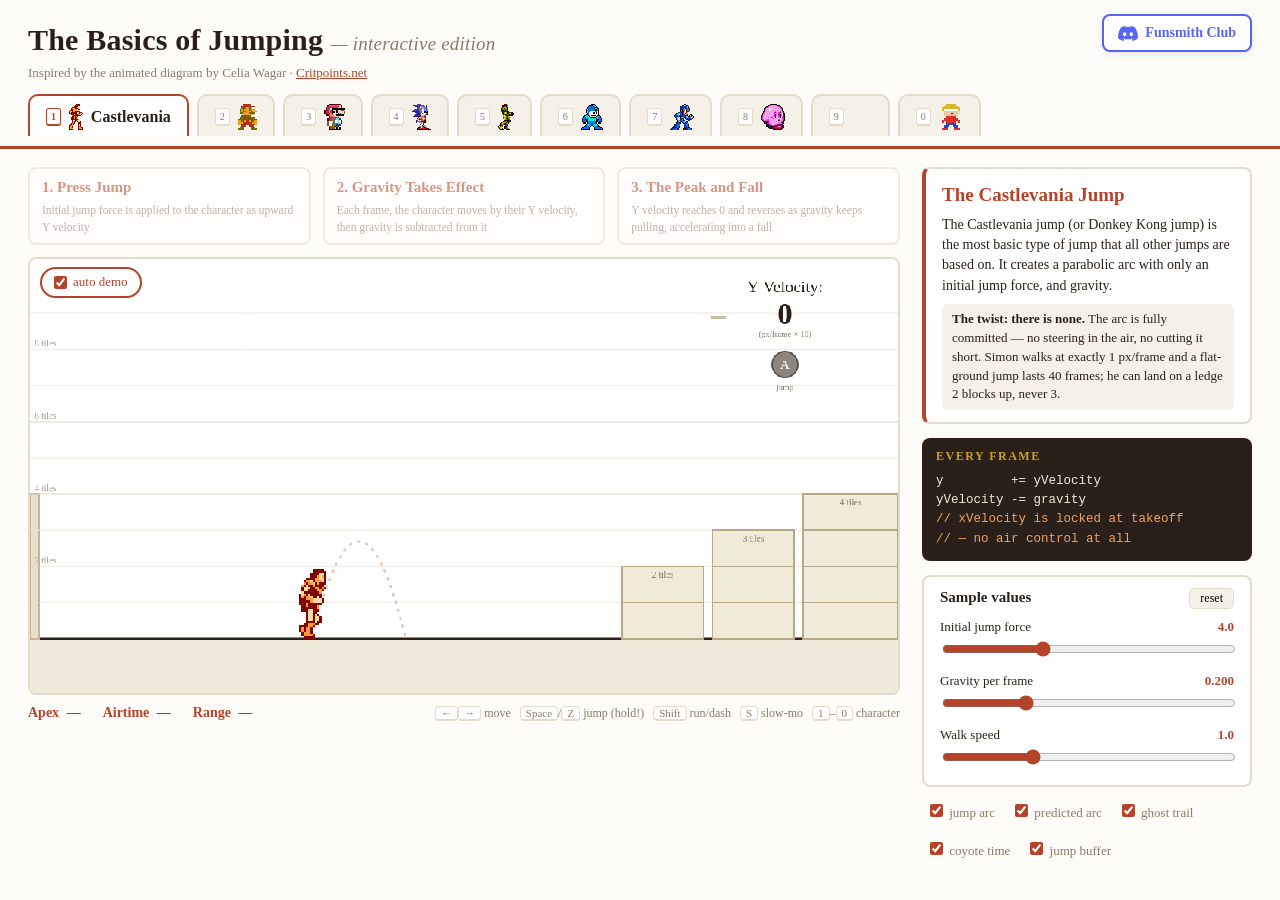
==== index.html @ 8f17405e "Keen: model the jump as what it is -- a timer, not a ballistic arc Per the Keen 1 vs 4 jump-physics " ====
<!DOCTYPE html>
<html lang="en">
<head>
<meta charset="UTF-8">
<meta name="viewport" content="width=device-width, initial-scale=1.0">
<title>The Basics of Jumping — Interactive</title>
<link rel="stylesheet" href="style.css?v=8">
</head>
<body>
<header>
  <div class="title-block">
    <h1>The Basics of Jumping <span class="subtitle">— interactive edition</span></h1>
    <p class="credit">Inspired by the animated diagram by Celia Wagar · <a href="https://critpoints.net" target="_blank" rel="noopener">Critpoints.net</a></p>
  </div>
  <nav id="char-tabs" class="char-tabs"></nav>
  <a class="funsmith-badge" href="http://funsmith.club" target="_blank" rel="noopener" title="Join the Funsmith Club on Discord">
    <svg viewBox="0 0 127.14 96.36" width="20" height="15" aria-hidden="true"><path fill="currentColor" d="M107.7,8.07A105.15,105.15,0,0,0,81.47,0a72.06,72.06,0,0,0-3.36,6.83A97.68,97.68,0,0,0,49,6.83,72.37,72.37,0,0,0,45.64,0,105.89,105.89,0,0,0,19.39,8.09C2.79,32.65-1.71,56.6.54,80.21h0A105.73,105.73,0,0,0,32.71,96.36,77.7,77.7,0,0,0,39.6,85.25a68.42,68.42,0,0,1-10.85-5.18c.91-.66,1.8-1.34,2.66-2a75.57,75.57,0,0,0,64.32,0c.87.71,1.76,1.39,2.66,2a68.68,68.68,0,0,1-10.87,5.19,77,77,0,0,0,6.89,11.1A105.25,105.25,0,0,0,126.6,80.22h0C129.24,52.84,122.09,29.11,107.7,8.07ZM42.45,65.69C36.18,65.69,31,60,31,53s5-12.74,11.43-12.74S54,46,53.89,53,48.84,65.69,42.45,65.69Zm42.24,0C78.41,65.69,73.25,60,73.25,53s5-12.74,11.44-12.74S96.23,46,96.12,53,91.08,65.69,84.69,65.69Z"/></svg>
    Funsmith Club
  </a>
</header>

<main>
  <section class="stage-col">
    <div class="rotate-hint" id="rotate-hint">
      <span>&#128241;&#8635; Best played in landscape</span>
      <button id="rotate-go">go fullscreen</button>
      <button id="rotate-close" aria-label="dismiss">&times;</button>
    </div>
    <div class="phase-cards" id="phase-cards">
      <div class="phase-card" data-phase="1">
        <h3>1. Press Jump</h3>
        <p>Initial jump force is applied to the character as upward Y&nbsp;velocity</p>
      </div>
      <div class="phase-card" data-phase="2">
        <h3>2. Gravity Takes Effect</h3>
        <p>Each frame, the character moves by their Y&nbsp;velocity, then gravity is subtracted from it</p>
      </div>
      <div class="phase-card" data-phase="3">
        <h3>3. The Peak and Fall</h3>
        <p>Y&nbsp;velocity reaches 0 and reverses as gravity keeps pulling, accelerating into a fall</p>
      </div>
    </div>

    <div class="canvas-wrap">
      <canvas id="game" width="1152" height="576"></canvas>
      <label class="demo-pill"><input type="checkbox" id="toggle-demo" checked> auto demo</label>
      <div class="slowmo-badge" id="slowmo-badge">SLOW-MO ¼×</div>
      <div class="touch-controls" id="touch-controls">
        <div class="tc-group">
          <button class="tc-btn" id="tc-left" aria-label="move left">◀</button>
          <button class="tc-btn" id="tc-right" aria-label="move right">▶</button>
        </div>
        <div class="tc-group">
          <button class="tc-btn tc-run" id="tc-run" aria-label="run / dash">RUN</button>
          <button class="tc-btn tc-jump" id="tc-jump" aria-label="jump">A</button>
        </div>
      </div>
    </div>

    <div class="stats-bar" id="stats-bar">
      <span class="stat"><b>Apex</b> <span id="stat-apex">—</span></span>
      <span class="stat"><b>Airtime</b> <span id="stat-air">—</span></span>
      <span class="stat"><b>Range</b> <span id="stat-range">—</span></span>
      <span class="controls-hint">
        <kbd>←</kbd><kbd>→</kbd> move &nbsp; <kbd>Space</kbd>/<kbd>Z</kbd> jump (hold!) &nbsp;
        <kbd>Shift</kbd> run/dash &nbsp; <kbd>S</kbd> slow-mo &nbsp;
        <kbd>1</kbd>–<kbd>0</kbd> character
      </span>
    </div>
  </section>

  <aside class="side-col">
    <div class="explainer" id="explainer"></div>

    <div class="pseudo-box">
      <h4>Every frame</h4>
      <pre id="pseudocode"></pre>
    </div>

    <div class="tunables">
      <div class="tunables-head">
        <h4>Sample values</h4>
        <button id="reset-btn" title="Restore this character's authentic values">reset</button>
      </div>
      <div id="sliders"></div>
    </div>

    <div class="view-toggles">
      <label><input type="checkbox" id="toggle-arc" checked> jump arc</label>
      <label><input type="checkbox" id="toggle-predict" checked> predicted arc</label>
      <label><input type="checkbox" id="toggle-ghosts" checked> ghost trail</label>
      <label><input type="checkbox" id="toggle-coyote" checked> coyote time</label>
      <label><input type="checkbox" id="toggle-buffer" checked> jump buffer</label>
    </div>
  </aside>
</main>

<script src="app.js?v=28"></script>
</body>
</html>
---- style.css ----
:root {
  --ink: #2b2019;
  --paper: #fdfcf8;
  --panel: #f5f1e8;
  --line: #e3dccb;
  --arc: #b5432a;          /* dashed-arc red from the diagram */
  --accent: #b5432a;       /* re-tinted per character from JS  */
  --rise: #2e8b3a;
  --fall: #c03028;
  --muted: #8a7b6a;
}

* { box-sizing: border-box; }

body {
  margin: 0;
  background: var(--paper);
  color: var(--ink);
  font-family: Georgia, "Times New Roman", serif;
  line-height: 1.45;
}

header {
  position: relative;
  display: flex;
  align-items: flex-end;
  justify-content: space-between;
  flex-wrap: wrap;
  gap: 12px;
  padding: 18px 200px 10px 28px;
  border-bottom: 3px solid var(--accent);
}

h1 {
  margin: 0;
  font-size: 30px;
  letter-spacing: 0.2px;
}
.subtitle { font-size: 19px; font-style: italic; color: var(--muted); font-weight: normal; }
.credit { margin: 2px 0 0; font-size: 13px; color: var(--muted); }
.credit a { color: var(--accent); }

.funsmith-badge {
  position: absolute;
  top: 14px;
  right: 28px;
  display: inline-flex;
  align-items: center;
  gap: 7px;
  padding: 7px 14px;
  border: 2px solid #5865f2;
  border-radius: 8px;
  background: #fff;
  color: #5865f2;
  font-weight: bold;
  font-size: 14px;
  text-decoration: none;
  box-shadow: 0 2px 6px rgba(88, 101, 242, 0.15);
}
.funsmith-badge:hover { background: #5865f2; color: #fff; }

.rotate-hint {
  display: none;
  align-items: center;
  gap: 8px;
  margin-bottom: 10px;
  padding: 8px 12px;
  background: #fff;
  border: 2px solid var(--accent);
  border-radius: 8px;
  font-size: 13px;
}
.rotate-hint button { font-family: inherit; cursor: pointer; }
#rotate-go {
  border: 1px solid var(--accent);
  background: var(--panel);
  border-radius: 5px;
  padding: 3px 10px;
  color: var(--accent);
  font-weight: bold;
}
#rotate-close {
  margin-left: auto;
  border: none;
  background: none;
  font-size: 18px;
  color: var(--muted);
  padding: 0 4px;
}
@media (orientation: portrait) and (pointer: coarse) { .rotate-hint { display: flex; } }
@media (orientation: portrait) { .touch .rotate-hint { display: flex; } }

.demo-pill {
  position: absolute;
  top: 10px;
  left: 12px;
  display: inline-flex;
  align-items: center;
  gap: 6px;
  background: rgba(255, 255, 255, 0.88);
  border: 2px solid var(--line);
  border-radius: 999px;
  padding: 4px 12px;
  font-size: 13px;
  color: var(--muted);
  cursor: pointer;
  user-select: none;
}
.demo-pill input { accent-color: var(--accent); margin: 0; }
.demo-pill:has(input:checked) { border-color: var(--accent); color: var(--accent); }

/* ---- character tabs ---- */
.char-tabs {
  display: flex;
  gap: 8px;
  min-width: 0;             /* allow shrinking below content width */
  max-width: 100%;
  overflow-x: auto;
  scrollbar-width: thin;
}
.char-tab {
  font-family: inherit;
  font-size: 16px;
  padding: 8px 16px 6px;
  background: var(--panel);
  border: 2px solid var(--line);
  border-bottom: none;
  border-radius: 10px 10px 0 0;
  cursor: pointer;
  color: var(--muted);
  display: flex;
  align-items: center;
  gap: 8px;
}
.char-tab canvas { image-rendering: pixelated; }
.char-tab .tab-label { display: none; }
.char-tab.active .tab-label { display: inline; }
.char-tab .tab-key {
  font-size: 10px;
  line-height: 1.5;
  color: var(--muted);
  border: 1px solid var(--line);
  border-bottom-width: 2px;
  border-radius: 3px;
  background: #fff;
  padding: 0 4px;
}
.char-tab.active .tab-key { border-color: var(--accent); color: var(--accent); }
@media (pointer: coarse) { .char-tab .tab-key { display: none; } }
.touch .char-tab .tab-key { display: none; }
.char-tab.active {
  background: #fff;
  color: var(--ink);
  border-color: var(--accent);
  font-weight: bold;
}

main {
  display: flex;
  gap: 22px;
  padding: 18px 28px 30px;
  align-items: flex-start;
  flex-wrap: wrap;
}

.stage-col { flex: 1 1 640px; min-width: 540px; }
.side-col  { flex: 0 1 330px; min-width: 290px; display: flex; flex-direction: column; gap: 14px; }

/* ---- phase cards (the 1/2/3 captions from the diagram) ---- */
.phase-cards { display: flex; gap: 12px; margin-bottom: 12px; }
.phase-card {
  flex: 1;
  padding: 8px 12px;
  border: 2px solid var(--line);
  border-radius: 8px;
  background: #fff;
  opacity: 0.55;
  transition: opacity 0.15s, border-color 0.15s, box-shadow 0.15s;
}
.phase-card h3 { margin: 0 0 3px; font-size: 15px; color: var(--arc); }
.phase-card p { margin: 0; font-size: 11.5px; color: var(--muted); }
.phase-card.active {
  opacity: 1;
  border-color: var(--arc);
  box-shadow: 0 2px 8px rgba(181, 67, 42, 0.18);
}

/* ---- canvas ---- */
.canvas-wrap { position: relative; }
canvas#game {
  display: block;
  width: 100%;
  border: 2px solid var(--line);
  border-radius: 8px;
  background: #fff;
  image-rendering: pixelated;
}
.slowmo-badge {
  position: absolute;
  top: 44px; left: 12px;
  background: var(--ink);
  color: #fff;
  font-size: 12px;
  letter-spacing: 1px;
  padding: 3px 10px;
  border-radius: 4px;
  display: none;
}
.slowmo-badge.on { display: block; }

/* ---- stats ---- */
.stats-bar {
  display: flex;
  gap: 22px;
  align-items: baseline;
  flex-wrap: wrap;
  margin-top: 8px;
  font-size: 14px;
}
.stat b { color: var(--accent); font-weight: bold; margin-right: 4px; }
.controls-hint { margin-left: auto; font-size: 12px; color: var(--muted); }
kbd {
  font-family: inherit;
  border: 1px solid var(--line);
  border-bottom-width: 2px;
  border-radius: 4px;
  background: #fff;
  padding: 0 5px;
  font-size: 11px;
}

/* ---- side column ---- */
.explainer {
  background: #fff;
  border: 2px solid var(--line);
  border-left: 4px solid var(--accent);
  border-radius: 8px;
  padding: 12px 16px;
  font-size: 14px;
}
.explainer h2 { margin: 0 0 6px; font-size: 19px; color: var(--accent); }
.explainer p { margin: 0 0 8px; }
.explainer p:last-child { margin-bottom: 0; }
.explainer .rule {
  background: var(--panel);
  border-radius: 6px;
  padding: 6px 10px;
  font-size: 13px;
}

.pseudo-box {
  background: #2b2019;
  color: #f2e8d8;
  border-radius: 8px;
  padding: 10px 14px 12px;
}
.pseudo-box h4 { margin: 0 0 6px; font-size: 12px; letter-spacing: 1.5px; text-transform: uppercase; color: #c9a227; }
.pseudo-box pre {
  margin: 0;
  font-family: Consolas, "Courier New", monospace;
  font-size: 12.5px;
  line-height: 1.55;
  white-space: pre-wrap;
}
.pseudo-box .hl { color: #f0a35e; }

/* ---- tunables ---- */
.tunables {
  background: #fff;
  border: 2px solid var(--line);
  border-radius: 8px;
  padding: 10px 16px 14px;
}
.tunables-head { display: flex; justify-content: space-between; align-items: center; }
.tunables h4 { margin: 0; font-size: 15px; }
#reset-btn {
  font-family: inherit;
  font-size: 12px;
  border: 1px solid var(--line);
  background: var(--panel);
  border-radius: 5px;
  padding: 2px 10px;
  cursor: pointer;
}
#reset-btn:hover { border-color: var(--accent); color: var(--accent); }

.slider-row { margin-top: 9px; }
.slider-row label {
  display: flex;
  justify-content: space-between;
  font-size: 13px;
  margin-bottom: 2px;
}
.slider-row label b { font-weight: normal; }
.slider-row label .val { color: var(--accent); font-weight: bold; }
.slider-row input[type=range] {
  width: 100%;
  accent-color: var(--accent);
}

.view-toggles {
  display: flex;
  gap: 16px;
  font-size: 13px;
  color: var(--muted);
  padding: 0 4px;
  flex-wrap: wrap;
}
.view-toggles input { accent-color: var(--accent); }

/* ---- touch controls (coarse pointers / touch devices only) ---- */
.touch-controls {
  position: absolute;
  left: 0; right: 0; bottom: 8px;
  display: none;
  justify-content: space-between;
  align-items: flex-end;
  padding: 0 10px;
  pointer-events: none;
}
.tc-group { display: flex; gap: 10px; align-items: flex-end; }
.tc-btn {
  pointer-events: auto;
  width: 56px; height: 56px;
  border-radius: 50%;
  border: 2px solid rgba(255, 255, 255, 0.65);
  background: rgba(43, 32, 25, 0.38);
  color: #fff;
  font-family: inherit;
  font-size: 22px;
  line-height: 1;
  padding: 0;
  touch-action: none;
  user-select: none;
  -webkit-user-select: none;
  -webkit-tap-highlight-color: transparent;
}
.tc-btn.held { background: rgba(181, 67, 42, 0.7); }
.tc-run { width: 46px; height: 46px; font-size: 11px; letter-spacing: 1px; }
.tc-jump { width: 70px; height: 70px; font-size: 26px; font-weight: bold;
           background: rgba(181, 67, 42, 0.45); }

@media (pointer: coarse) {
  .touch-controls { display: flex; }
  .controls-hint { display: none; }
}
.touch .touch-controls { display: flex; }
.touch .controls-hint { display: none; }

/* ---- small screens ---- */
@media (max-width: 980px) {
  header { flex-direction: column; align-items: stretch; gap: 8px; padding-right: 12px; }
  .funsmith-badge { top: 10px; right: 12px; }
  .title-block { padding-right: 160px; }
  .char-tabs { overflow-x: auto; flex-wrap: nowrap; scrollbar-width: thin; }
  .char-tab { flex: 0 0 auto; white-space: nowrap; }
  .stage-col { min-width: 100%; }
  .side-col { min-width: 100%; flex-direction: row; flex-wrap: wrap; }
  .side-col > * { flex: 1 1 280px; }
}

@media (max-width: 640px) {
  header { padding: 10px 12px 0; }
  .funsmith-badge { font-size: 12px; padding: 5px 10px; gap: 5px; }
  .title-block { padding-right: 152px; }
  h1 { font-size: 21px; }
  .subtitle { font-size: 13px; }
  .credit { font-size: 11px; }
  main { padding: 10px 10px 24px; gap: 12px; }
  .stage-col { min-width: 0; }
  .char-tab { font-size: 12px; padding: 6px 9px 5px; gap: 5px; }
  .phase-cards { gap: 6px; margin-bottom: 8px; }
  .phase-card { padding: 6px 8px; }
  .phase-card h3 { font-size: 12px; margin: 0; }
  .phase-card p { display: none; }
  .stats-bar { font-size: 12px; gap: 12px; }
  .explainer { font-size: 13px; }
  .tc-btn { width: 50px; height: 50px; }
  .tc-jump { width: 62px; height: 62px; }
}
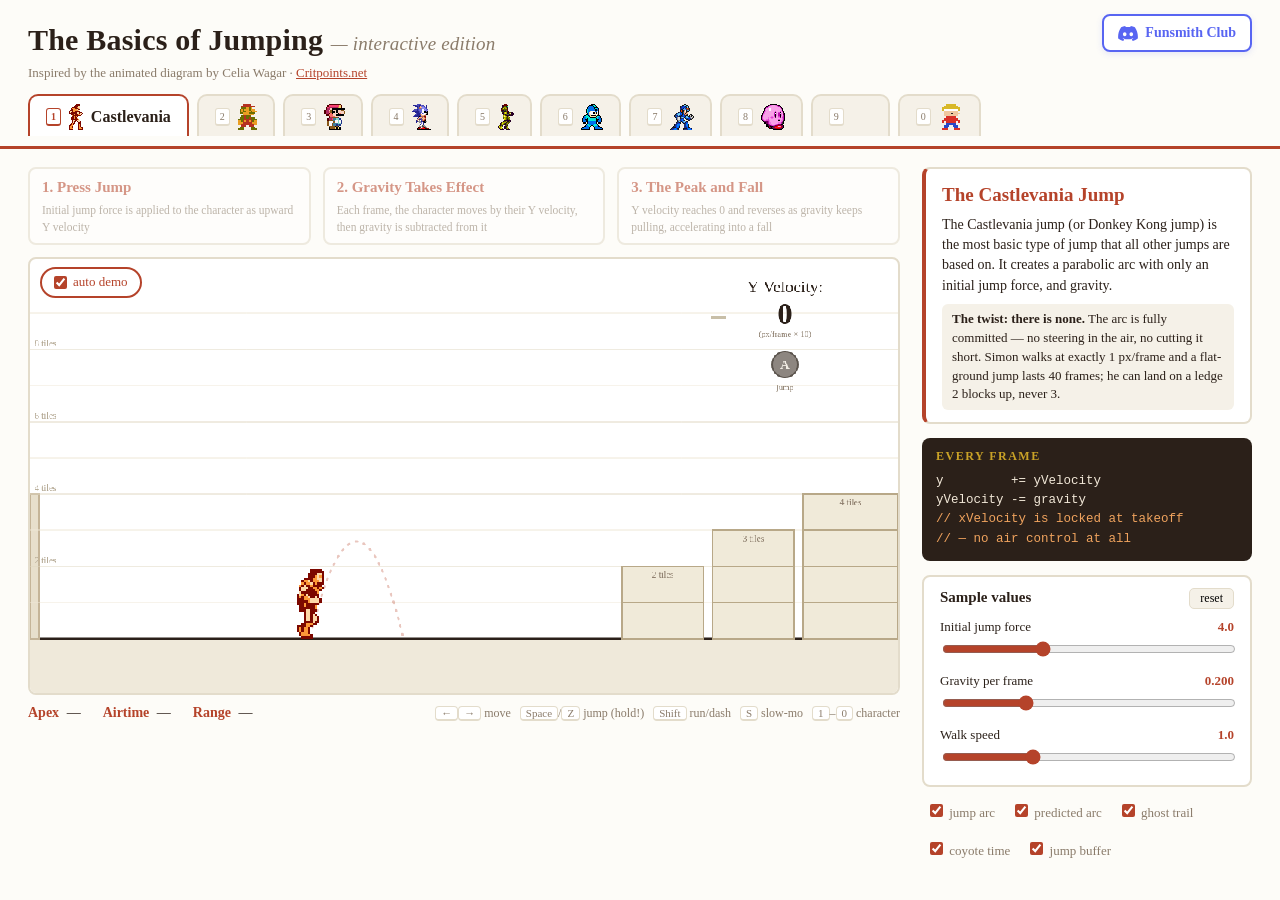
==== commit 05ae95cd: "Keen 1 squat-charge jump, measured from footage; dual-model Keen tab Added the Keen 1 (Vorticons) sq" ====
--- a/index.html
+++ b/index.html
@@ -95,6 +95,6 @@
   </aside>
 </main>
 
-<script src="app.js?v=28"></script>
+<script src="app.js?v=29"></script>
 </body>
 </html>
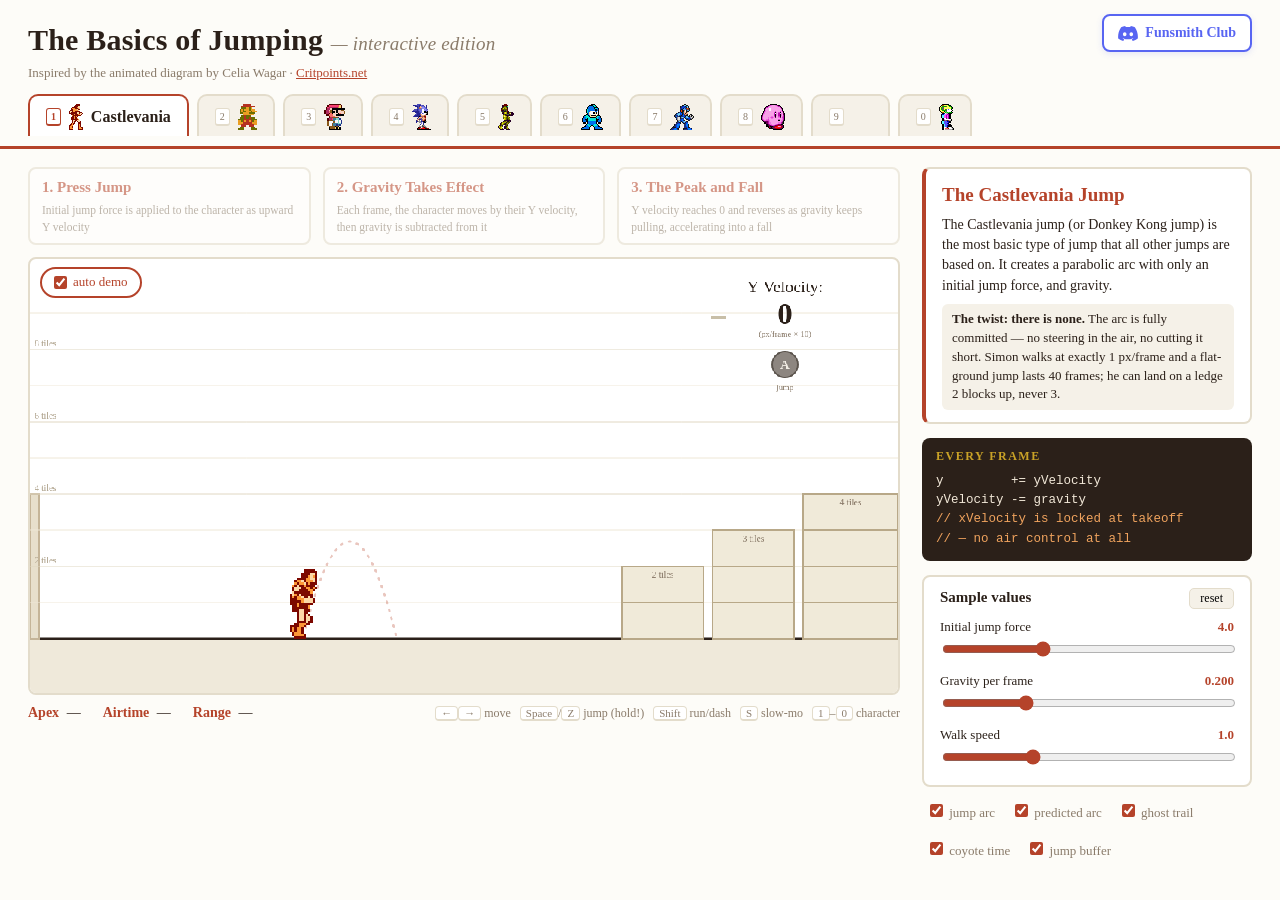
==== commit 0fbcb224: "Real Commander Keen sprites, decoded from the shareware episode Replaced Keen placeholder pixel art " ====
--- a/index.html
+++ b/index.html
@@ -95,6 +95,6 @@
   </aside>
 </main>
 
-<script src="app.js?v=29"></script>
+<script src="app.js?v=30"></script>
 </body>
 </html>
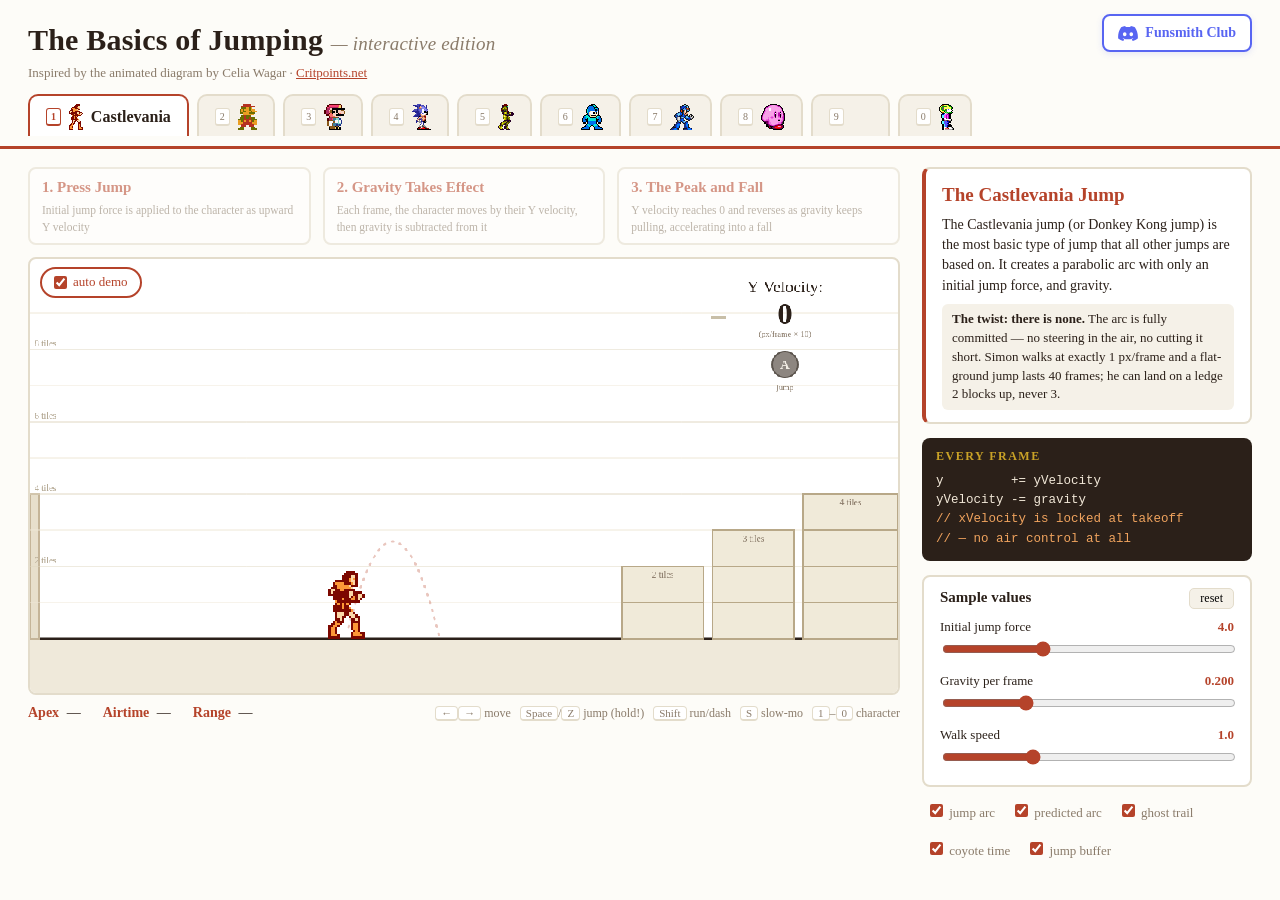
==== commit bde4e421: "Keen: rechecked against disassemblies; linear K1 charge, legible K4 Per Celia feedback (min jump low" ====
--- a/index.html
+++ b/index.html
@@ -95,6 +95,6 @@
   </aside>
 </main>
 
-<script src="app.js?v=30"></script>
+<script src="app.js?v=31"></script>
 </body>
 </html>
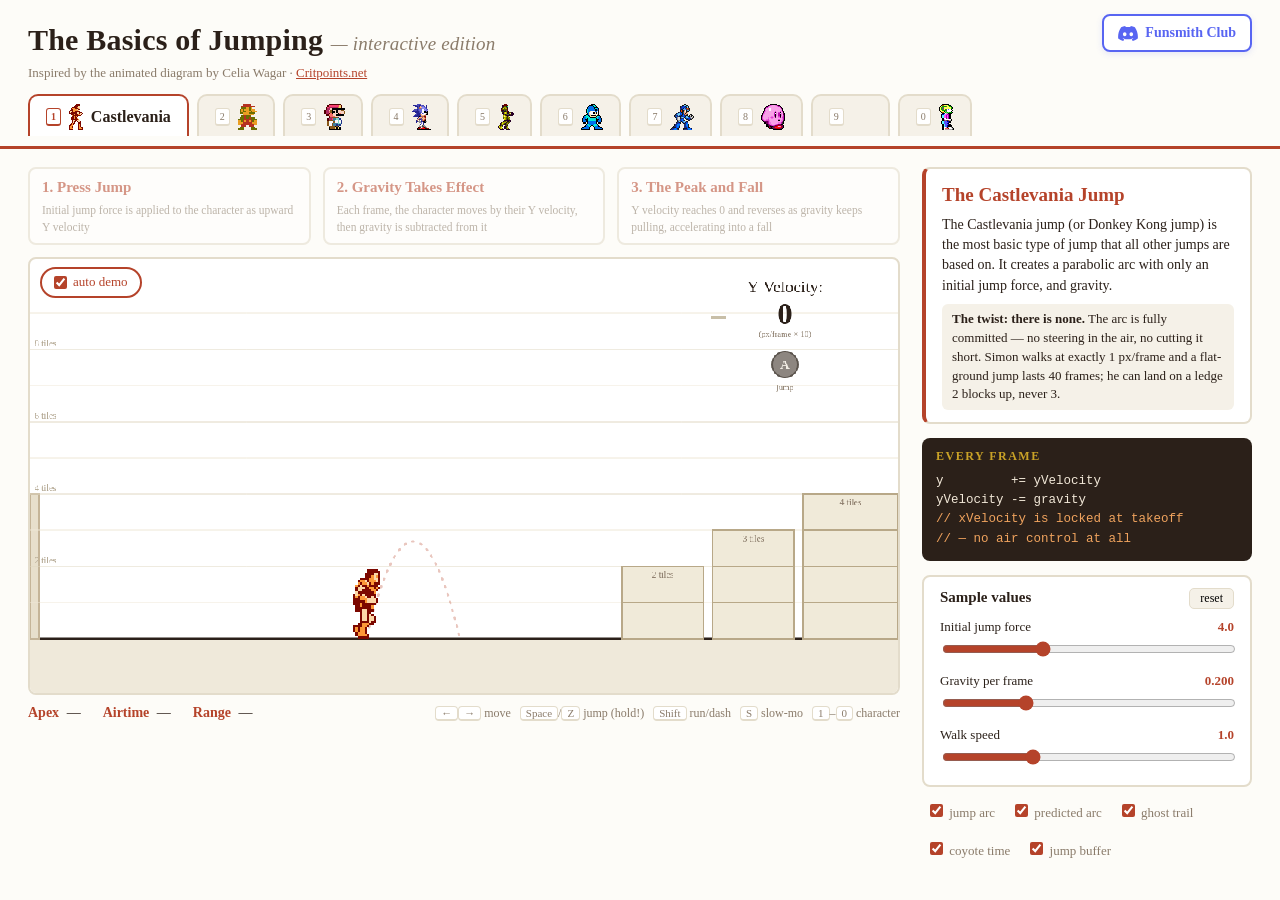
==== commit c2984b41: "Keen: taps stay under 2 tiles both models; Galaxy sprites in K4 mode Per Celia (the minimum tap shou" ====
--- a/index.html
+++ b/index.html
@@ -95,6 +95,6 @@
   </aside>
 </main>
 
-<script src="app.js?v=31"></script>
+<script src="app.js?v=32"></script>
 </body>
 </html>
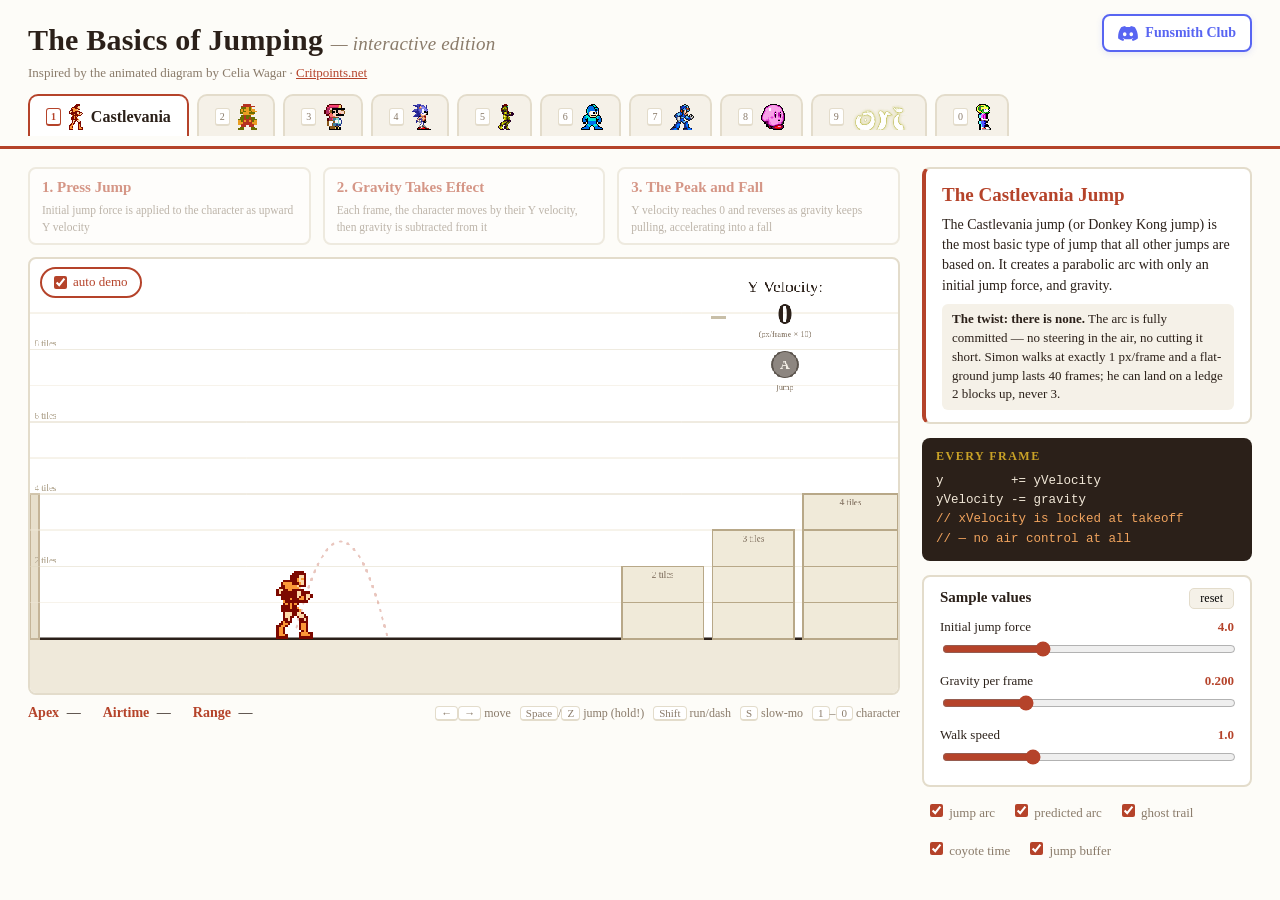
==== commit d3955612: "Ori tab icon: the title wordmark instead of the character sprite Extracted the ori script wordmark f" ====
--- a/index.html
+++ b/index.html
@@ -95,6 +95,6 @@
   </aside>
 </main>
 
-<script src="app.js?v=32"></script>
+<script src="app.js?v=33"></script>
 </body>
 </html>
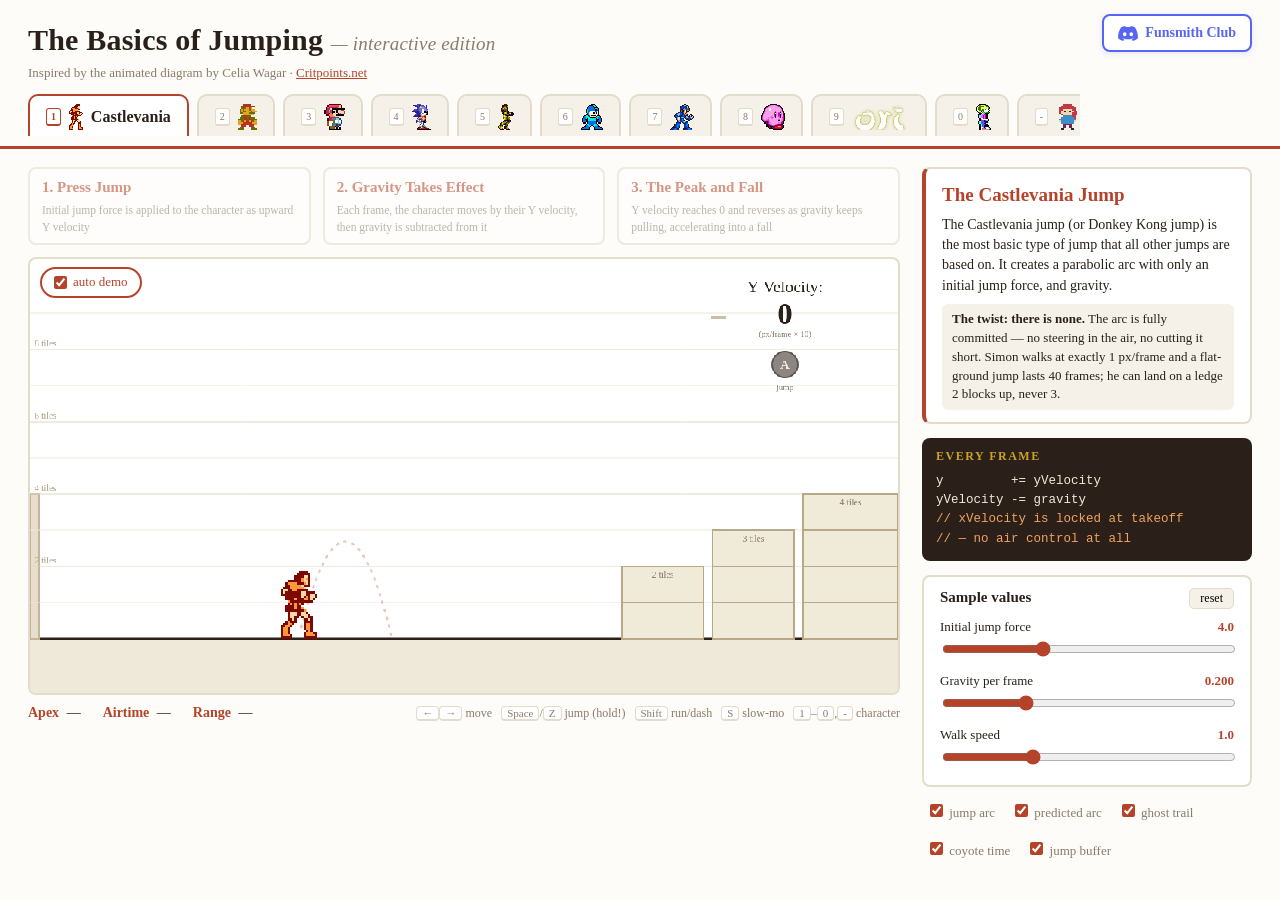
==== commit 39b4964e: "Add Celeste (11th character): the modern synthesis, from Player.cs Madeline joins on key - with ever" ====
--- a/index.html
+++ b/index.html
@@ -64,7 +64,7 @@
       <span class="controls-hint">
         <kbd>←</kbd><kbd>→</kbd> move &nbsp; <kbd>Space</kbd>/<kbd>Z</kbd> jump (hold!) &nbsp;
         <kbd>Shift</kbd> run/dash &nbsp; <kbd>S</kbd> slow-mo &nbsp;
-        <kbd>1</kbd>–<kbd>0</kbd> character
+        <kbd>1</kbd>–<kbd>0</kbd>,<kbd>-</kbd> character
       </span>
     </div>
   </section>
@@ -95,6 +95,6 @@
   </aside>
 </main>
 
-<script src="app.js?v=33"></script>
+<script src="app.js?v=34"></script>
 </body>
 </html>
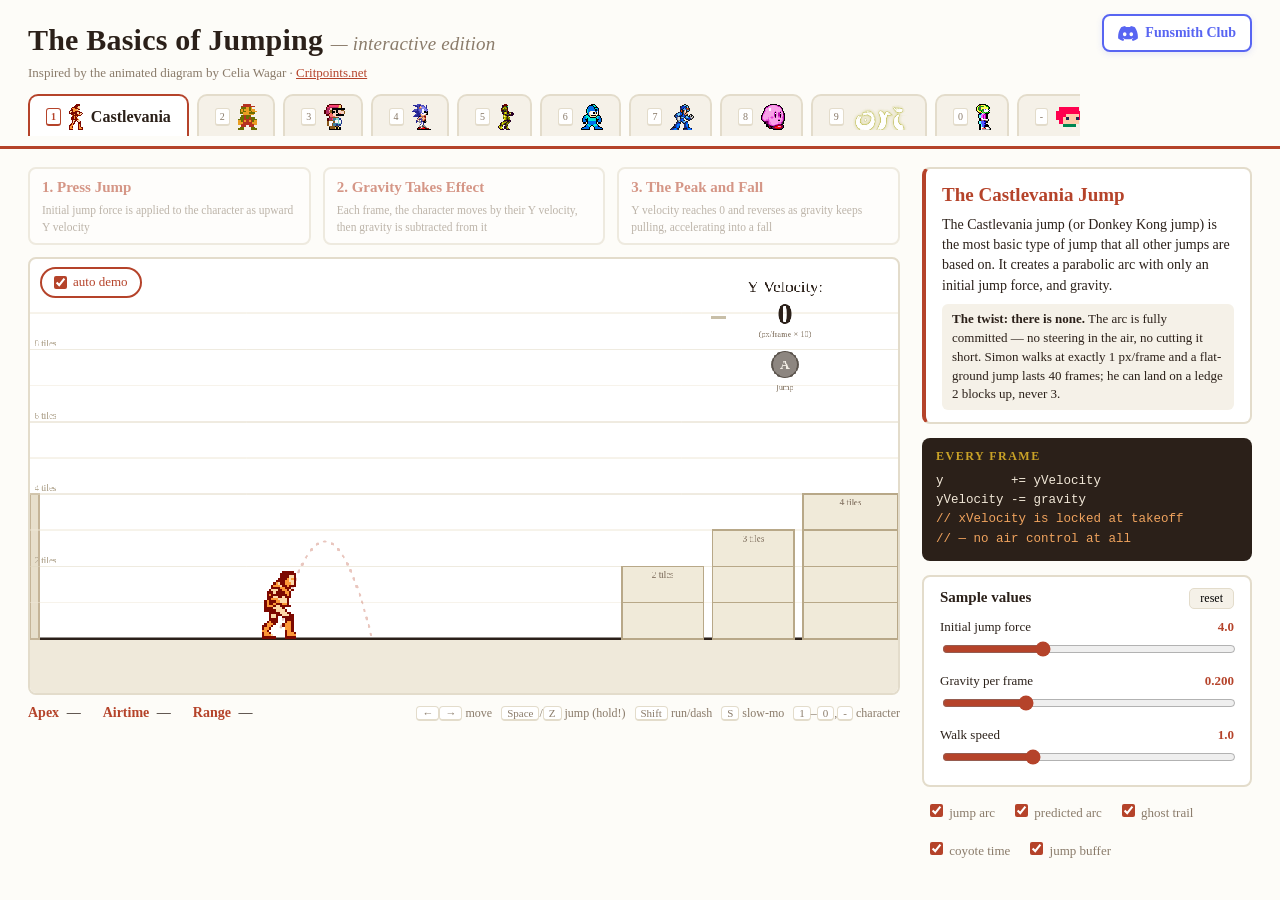
==== commit ba1fdc83: "Madeline: real sprites from the released Celeste Classic atlas The NoelFB/Celeste repo also ships th" ====
--- a/index.html
+++ b/index.html
@@ -95,6 +95,6 @@
   </aside>
 </main>
 
-<script src="app.js?v=34"></script>
+<script src="app.js?v=35"></script>
 </body>
 </html>
